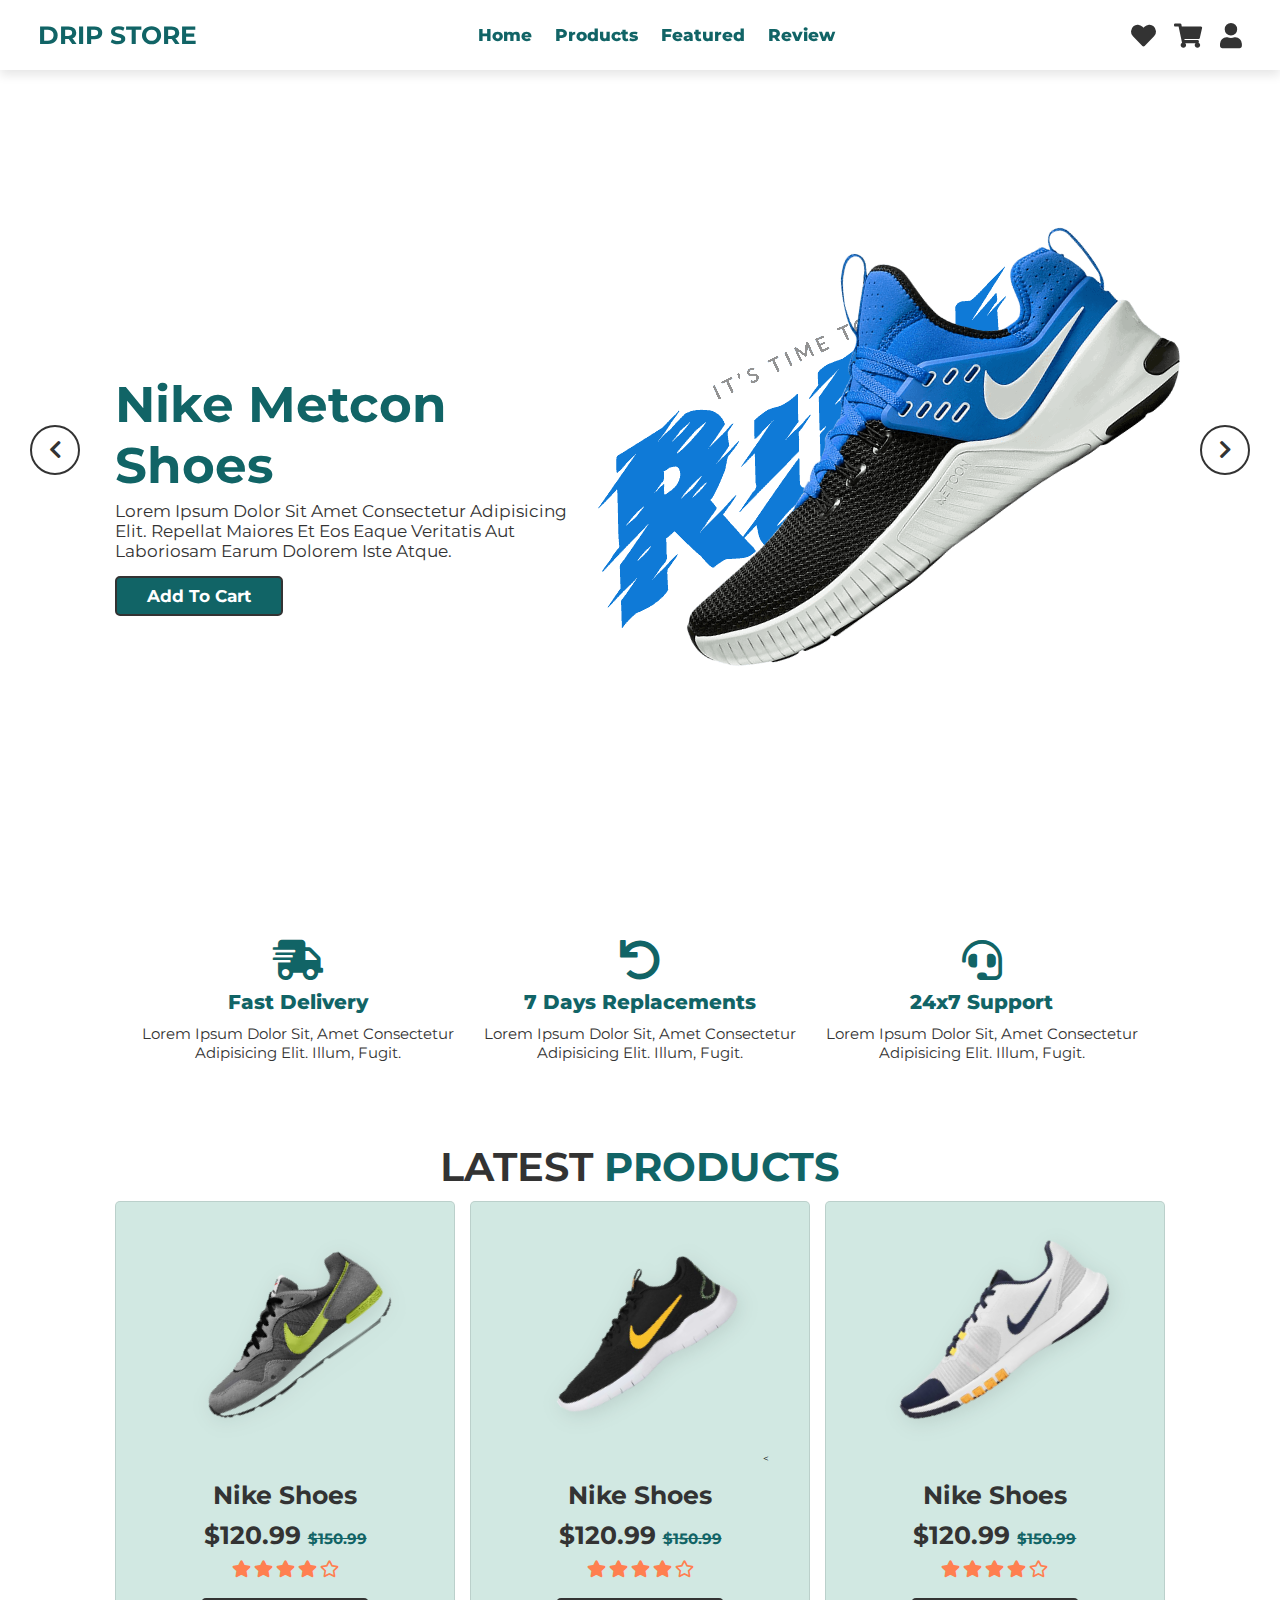
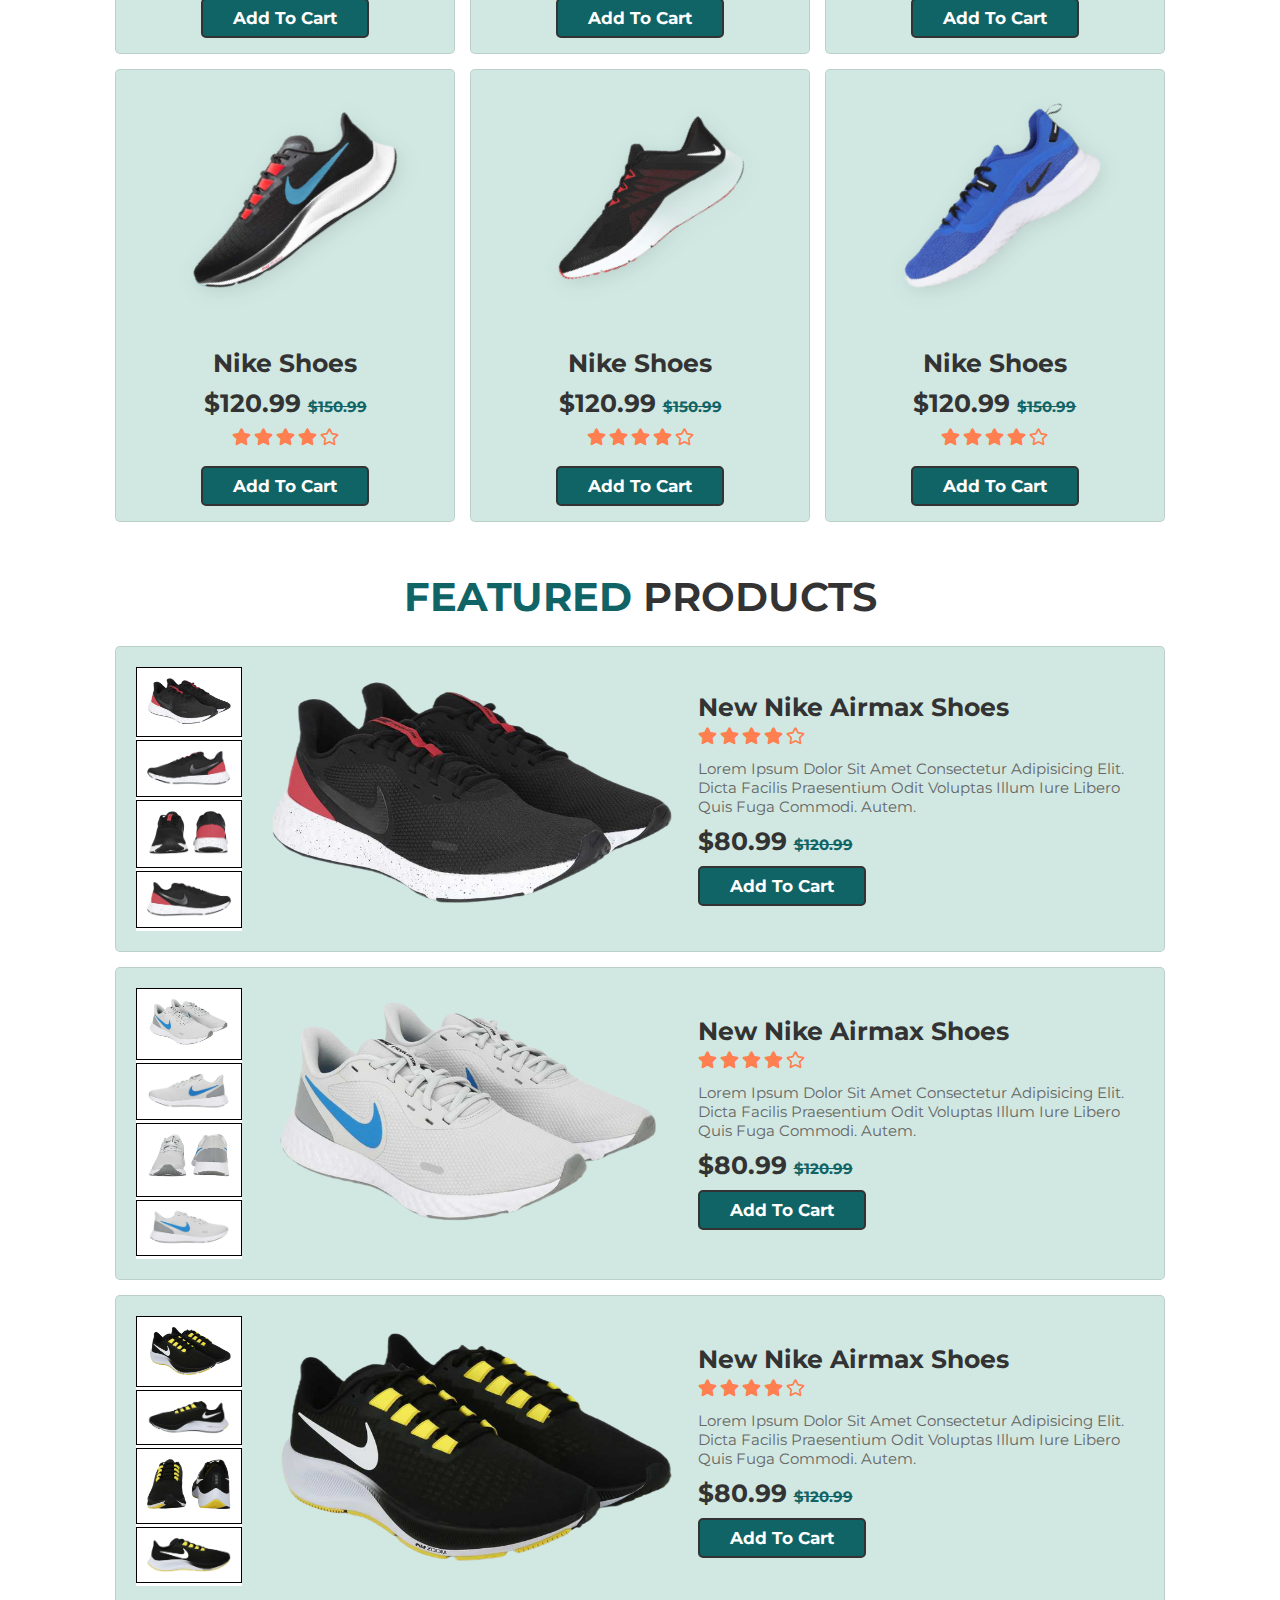
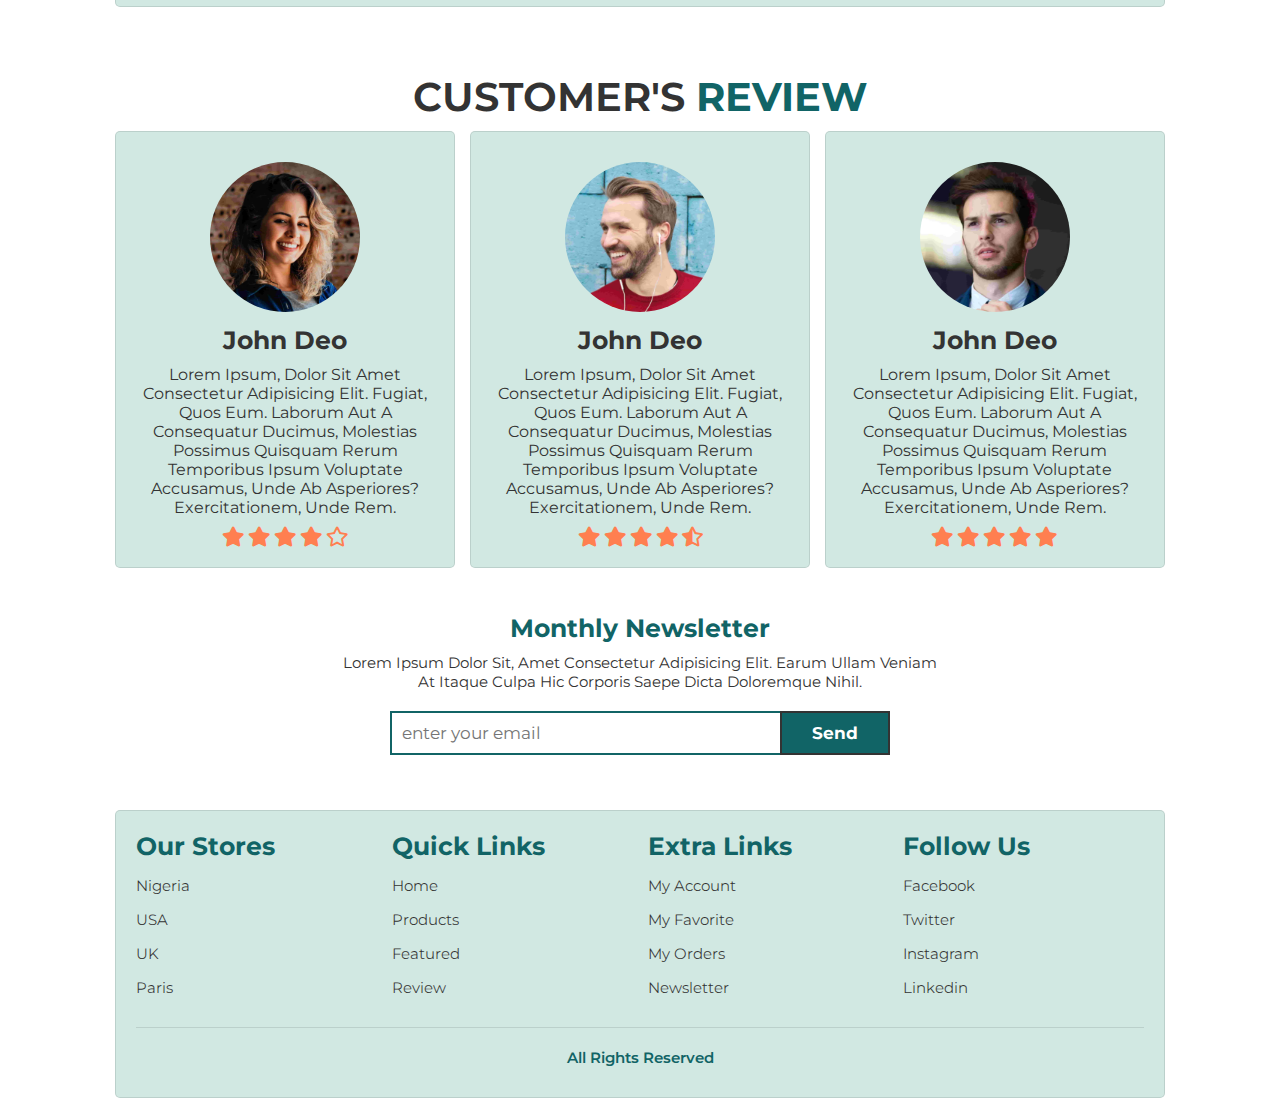
==== E-commerce website/index.html @ cb5f5dc7 "Add files via upload" ====
<!DOCTYPE html>
<html lang="en">
<head>
    <meta charset="UTF-8">
    <meta name="viewport" content="width=device-width, initial-scale=1.0">
    <title>complete responsive ecommerce website design tutorial</title>
    <link rel="stylesheet" href="https://cdnjs.cloudflare.com/ajax/libs/font-awesome/5.15.3/css/all.min.css">
    <link rel="stylesheet" href="css/all.css">
    <link rel="stylesheet" href="style.css">
</head>

<body>

<header>

    <div id="menu-bar" class="bx bxl-bars"></div>

    <a href="#" class="logo">DRIP STORE</a>

    <nav class="navbar">
        <a href="#home">home</a>
        <a href="#products">products</a>
        <a href="#featured">featured</a>
        <a href="#review">review</a>
    </nav>

    <div class="icons">
        <a href="#" class="fas fa-heart"></a>
        <a href="#" class="fas fa-shopping-cart"></a>
        <a href="#" class="fas fa-user"></a>
    </div>

</header>

<!-- header section ends -->

<!-- home section starts  -->

<section class="home" id="home">

    <div class="slide-container active">
        <div class="slide">
            <div class="content">
                <h3>nike metcon shoes</h3>
                <p>Lorem ipsum dolor sit amet consectetur adipisicing elit. Repellat maiores et eos eaque veritatis aut laboriosam earum dolorem iste atque.</p>
                <a href="#" class="btn">add to cart</a>
            </div>
            <div class="image">
                <img src="images/home-shoe-2.png" class="shoe" alt="">
                <img src="images/home-text-2.png" class="text" alt="">
            </div>
        </div>
    </div>

    <div class="slide-container">
        <div class="slide">
            <div class="content">
                <h3>Orange Smart-band</h3>
                <p>Lorem ipsum dolor sit amet consectetur adipisicing elit. Repellat maiores et eos eaque veritatis aut laboriosam earum dolorem iste atque.</p>
                <a href="#" class="btn">add to cart</a>
            </div>
            <div class="image">
                <img src="images/smart-band.png" class="shoe" alt="">
            </div>
        </div>
    </div>

    <div class="slide-container">
        <div class="slide">
            <div class="content three">
                <h3>nike metcon shoes</h3>
                <p>Lorem ipsum dolor sit amet consectetur adipisicing elit. Repellat maiores et eos eaque veritatis aut laboriosam earum dolorem iste atque.</p>
                <a href="#" class="btn">add to cart</a>
            </div>
            <div class="image">
                <img src="images/product-3.png" class="shoe" alt="">
            </div>
        </div>
    </div>

    <div id="prev" class="fas fa-chevron-left" onclick="prev()"></div>
    <div id="next" class="fas fa-chevron-right" onclick="next()"></div>

</section>

<!-- home section ends -->

<!-- service section starts  -->

<section class="service">

    <div class="box-container">

        <div class="box">
            <i class="fas fa-shipping-fast"></i>
            <h3>Fast delivery</h3>
            <p>Lorem ipsum dolor sit, amet consectetur adipisicing elit. Illum, fugit.</p>
        </div>

        <div class="box">
            <i class="fas fa-undo"></i>
            <h3>7 days replacements</h3>
            <p>Lorem ipsum dolor sit, amet consectetur adipisicing elit. Illum, fugit.</p>
        </div>

        <div class="box">
            <i class="fas fa-headset"></i>
            <h3>24x7 support</h3>
            <p>Lorem ipsum dolor sit, amet consectetur adipisicing elit. Illum, fugit.</p>
        </div>

    </div>

</section>



<section class="products" id="products">

    <h1 class="heading"> Latest <span>Products</span> </h1>

    <div class="box-container">

        <div class="box">
            <div class="icons">
                <a href="#" class="fas fa-heart"></a>
                <a href="#" class="fas fa-share"></a>
                <a href="#" class="fas fa-eye"></a>
            </div>
            <img src="images/product-1.png" alt="">
            <div class="content">
                <h3>nike shoes</h3>
                <div class="price">$120.99 <span>$150.99</span></div>
                <div class="stars">
                    <i class="fas fa-star"></i>
                    <i class="fas fa-star"></i>
                    <i class="fas fa-star"></i>
                    <i class="fas fa-star"></i>
                    <i class="far fa-star"></i>
                </div>
                <a href="#" class="btn">add to cart</a>
            </div>
        </div>

        <div class="box">
            <div class="icons">
                <a href="#" class="fas fa-heart"></a>
                <a href="#" class="fas fa-share"></a>
                <a href="#" class="fas fa-eye"></a>
            </div>
            <img src="images/product-2.png" alt="">
            <<div class="content">
                <h3>nike shoes</h3>
                <div class="price">$120.99 <span>$150.99</span></div>
                <div class="stars">
                    <i class="fas fa-star"></i>
                    <i class="fas fa-star"></i>
                    <i class="fas fa-star"></i>
                    <i class="fas fa-star"></i>
                    <i class="far fa-star"></i>
                </div>
                <a href="#" class="btn">add to cart</a>
            </div>
        </div>

        <div class="box">
            <div class="icons">
                <a href="#" class="fas fa-heart"></a>
                <a href="#" class="fas fa-share"></a>
                <a href="#" class="fas fa-eye"></a>
            </div>
            <img src="images/product-3.png" alt="">
            <div class="content">
                <h3>nike shoes</h3>
                <div class="price">$120.99 <span>$150.99</span></div>
                <div class="stars">
                    <i class="fas fa-star"></i>
                    <i class="fas fa-star"></i>
                    <i class="fas fa-star"></i>
                    <i class="fas fa-star"></i>
                    <i class="far fa-star"></i>
                </div>
                <a href="#" class="btn">add to cart</a>
            </div>
        </div>

        <div class="box">
            <div class="icons">
                <a href="#" class="fas fa-heart"></a>
                <a href="#" class="fas fa-share"></a>
                <a href="#" class="fas fa-eye"></a>
            </div>
            <img src="images/product-4.png" alt="">
            <div class="content">
                <h3>nike shoes</h3>
                <div class="price">$120.99 <span>$150.99</span></div>
                <div class="stars">
                    <i class="fas fa-star"></i>
                    <i class="fas fa-star"></i>
                    <i class="fas fa-star"></i>
                    <i class="fas fa-star"></i>
                    <i class="far fa-star"></i>
                </div>
                <a href="#" class="btn">add to cart</a>
            </div>
        </div>

        <div class="box">
            <div class="icons">
                <a href="#" class="fas fa-heart"></a>
                <a href="#" class="fas fa-share"></a>
                <a href="#" class="fas fa-eye"></a>
            </div>
            <img src="images/product-5.png" alt="">
            <div class="content">
                <h3>nike shoes</h3>
                <div class="price">$120.99 <span>$150.99</span></div>
                <div class="stars">
                    <i class="fas fa-star"></i>
                    <i class="fas fa-star"></i>
                    <i class="fas fa-star"></i>
                    <i class="fas fa-star"></i>
                    <i class="far fa-star"></i>
                </div>
                <a href="#" class="btn">add to cart</a>
            </div>
        </div>

        <div class="box">
            <div class="icons">
                <a href="#" class="fas fa-heart"></a>
                <a href="#" class="fas fa-share"></a>
                <a href="#" class="fas fa-eye"></a>
            </div>
            <img src="images/product-6.png" alt="">
            <div class="content">
                <h3>nike shoes</h3>
                <div class="price">$120.99 <span>$150.99</span></div>
                <div class="stars">
                    <i class="fas fa-star"></i>
                    <i class="fas fa-star"></i>
                    <i class="fas fa-star"></i>
                    <i class="fas fa-star"></i>
                    <i class="far fa-star"></i>
                </div>
                <a href="#" class="btn">add to cart</a>
            </div>
        </div>

    </div>

</section>

<!-- products section ends -->

<!-- featured section starts  -->

<section class="featured" id="featured">

    <h1 class="heading"> <span>featured</span> products </h1>

    <div class="row">
        <div class="image-container">
            <div class="small-image">
                <img src="images/f-img-1.1.png" class="featured-image-1" alt="">
                <img src="images/f-img-1.2.png" class="featured-image-1" alt="">
                <img src="images/f-img-1.3.png" class="featured-image-1" alt="">
                <img src="images/f-img-1.4.png" class="featured-image-1" alt="">
            </div>
            <div class="big-image">
                <img src="images/f-img-1.1.png" class="big-image-1" alt="">
            </div>
        </div>
        <div class="content">
            <h3>new nike airmax shoes</h3>
            <div class="stars">
                <i class="fas fa-star"></i>
                <i class="fas fa-star"></i>
                <i class="fas fa-star"></i>
                <i class="fas fa-star"></i>
                <i class="far fa-star"></i>
            </div>
            <p>Lorem ipsum dolor sit amet consectetur adipisicing elit. Dicta facilis praesentium odit voluptas illum iure libero quis fuga commodi. Autem.</p>
            <div class="price">$80.99 <span>$120.99</span></div>
            <a href="#" class="btn">add to cart</a>
        </div>
    </div>

    <div class="row">
        <div class="image-container">
            <div class="small-image">
                <img src="images/f-img-2.1.png" class="featured-image-2" alt="">
                <img src="images/f-img-2.2.png" class="featured-image-2" alt="">
                <img src="images/f-img-2.3.png" class="featured-image-2" alt="">
                <img src="images/f-img-2.4.png" class="featured-image-2" alt="">
            </div>
            <div class="big-image">
                <img src="images/f-img-2.1.png" class="big-image-2" alt="">
            </div>
        </div>
        <div class="content">
            <h3>new nike airmax shoes</h3>
            <div class="stars">
                <i class="fas fa-star"></i>
                <i class="fas fa-star"></i>
                <i class="fas fa-star"></i>
                <i class="fas fa-star"></i>
                <i class="far fa-star"></i>
            </div>
            <p>Lorem ipsum dolor sit amet consectetur adipisicing elit. Dicta facilis praesentium odit voluptas illum iure libero quis fuga commodi. Autem.</p>
            <div class="price">$80.99 <span>$120.99</span></div>
            <a href="#" class="btn">add to cart</a>
        </div>
    </div>

    <div class="row">
        <div class="image-container">
            <div class="small-image">
                <img src="images/f-img-3.1.png" class="featured-image-3" alt="">
                <img src="images/f-img-3.2.png" class="featured-image-3" alt="">
                <img src="images/f-img-3.3.png" class="featured-image-3" alt="">
                <img src="images/f-img-3.4.png" class="featured-image-3" alt="">
            </div>
            <div class="big-image">
                <img src="images/f-img-3.1.png" class="big-image-3" alt="">
            </div>
        </div>
        <div class="content">
            <h3>new nike airmax shoes</h3>
            <div class="stars">
                <i class="fas fa-star"></i>
                <i class="fas fa-star"></i>
                <i class="fas fa-star"></i>
                <i class="fas fa-star"></i>
                <i class="far fa-star"></i>
            </div>
            <p>Lorem ipsum dolor sit amet consectetur adipisicing elit. Dicta facilis praesentium odit voluptas illum iure libero quis fuga commodi. Autem.</p>
            <div class="price">$80.99 <span>$120.99</span></div>
            <a href="#" class="btn">add to cart</a>
        </div>
    </div>

</section>

<!-- featured section ends -->

<!-- review section starts  -->

<section class="review" id="review">

    <h1 class="heading"> customer's <span>review</span> </h1>

    <div class="box-container">

        <div class="box">
            <img src="images/pic1.png" alt="">
            <h3>john deo</h3>
            <p>Lorem ipsum, dolor sit amet consectetur adipisicing elit. Fugiat, quos eum. Laborum aut a consequatur ducimus, molestias possimus quisquam rerum temporibus ipsum voluptate accusamus, unde ab asperiores? Exercitationem, unde rem.</p>
            <div class="stars">
                <i class="fas fa-star"></i>
                <i class="fas fa-star"></i>
                <i class="fas fa-star"></i>
                <i class="fas fa-star"></i>
                <i class="far fa-star"></i>
            </div>
        </div>

        <div class="box">
            <img src="images/pic2.png" alt="">
            <h3>john deo</h3>
            <p>Lorem ipsum, dolor sit amet consectetur adipisicing elit. Fugiat, quos eum. Laborum aut a consequatur ducimus, molestias possimus quisquam rerum temporibus ipsum voluptate accusamus, unde ab asperiores? Exercitationem, unde rem.</p>
            <div class="stars">
                <i class="fas fa-star"></i>
                <i class="fas fa-star"></i>
                <i class="fas fa-star"></i>
                <i class="fas fa-star"></i>
                <i class="fas fa-star-half-alt"></i>
            </div>
        </div>

        <div class="box">
            <img src="images/pic3.png" alt="">
            <h3>john deo</h3>
            <p>Lorem ipsum, dolor sit amet consectetur adipisicing elit. Fugiat, quos eum. Laborum aut a consequatur ducimus, molestias possimus quisquam rerum temporibus ipsum voluptate accusamus, unde ab asperiores? Exercitationem, unde rem.</p>
            <div class="stars">
                <i class="fas fa-star"></i>
                <i class="fas fa-star"></i>
                <i class="fas fa-star"></i>
                <i class="fas fa-star"></i>
                <i class="fas fa-star"></i>
            </div>
        </div>

    </div>

</section>

<!-- review section ends -->

<!-- newsletter section starts  -->

<section class="newsletter">

    <div class="content">
        <h3>monthly newsletter</h3>
        <p>Lorem ipsum dolor sit, amet consectetur adipisicing elit. Earum ullam veniam at itaque culpa hic corporis saepe dicta doloremque nihil.</p>
        <form action="">
            <input type="email" placeholder="enter your email" class="box">
            <input type="submit" value="send" class="btn">
        </form>
    </div>

</section>

<!-- newsletter section ends -->

<!-- footer section  -->

<section class="footer">

    <div class="box-container">

        <div class="box">
            <h3>our stores</h3>
            <a href="#">Nigeria</a>
            <a href="#">USA</a>
            <a href="#">UK</a>
            <a href="#">paris</a>
        </div>

        <div class="box">
            <h3>quick links</h3>
            <a href="#">home</a>
            <a href="#">products</a>
            <a href="#">featured</a>
            <a href="#">review</a>
        </div>

        <div class="box">
            <h3>extra links</h3>
            <a href="#">my account</a>
            <a href="#">my favorite</a>
            <a href="#">my orders</a>
            <a href="#">newsletter</a>
        </div>

        <div class="box">
            <h3>follow us</h3>
            <a href="#">facebook</a>
            <a href="#">twitter</a>
            <a href="#">instagram</a>
            <a href="#">linkedin</a>
        </div>

        <div class="credit">all rights reserved</div>

    </div>

</section>

<script src="script.js"></script>
    
</body>
</html>
---- E-commerce website/style.css ----
@import url("https://fonts.googleapis.com/css2?family=Montserrat:wght@500;600;700&display=swap");

:root {
  --primary: #e9dcc9;
  --black: #333;
  --blue: #d1e8e2;
  --orange: #ff7f50;
  --green: #116466;
}

* {
  font-family: "Montserrat", sans-serif;
  margin: 0;
  padding: 0;
  box-sizing: border-box;
  outline: none;
  border: none;
  text-decoration: none;
  text-transform: capitalize;
  transition: all 0.2s linear;
}

html {
  font-size: 62.5%;
  overflow-x: hidden;
  scroll-padding-top: 6rem;
  scroll-behavior: smooth;
}

section {
  padding: 2rem 9%;
  background-color: #fff;
}

.heading {
  text-align: center;
  text-transform: uppercase;
  font-size: 4rem;
  color: var(--black);
  padding: 1rem;
  font-family: "Montserrat";
  font-weight: 650;
}

.heading span {
  text-transform: uppercase;
  color: var(--green);
  font-weight: 700;
}

.btn {
  display: inline-block;
  margin-top: 1rem;
  border-radius: 0.5rem;
  border: 0.2rem solid var(--black);
  font-weight: bolder;
  font-size: 1.7rem;
  color: var(--black);
  cursor: pointer;
  background: var(--green);
  color: #fff;
  padding: 0.8rem 3rem;
}

.btn:hover {
  background: var(--green);
  color: #fff;
}

header {
  position: fixed;
  top: 0;
  left: 0;
  right: 0;
  z-index: 1000;
  background: #fff;
  padding: 2rem 3%;
  display: flex;
  align-items: center;
  justify-content: space-between;
  box-shadow: 0 0.5rem 1rem rgba(0, 0, 0, 0.1);
}

header .logo {
  font-size: 2.5rem;
  color: var(--green);
  font-weight: 700;
}

header .navbar a {
  font-size: 1.7rem;
  color: #116466;
  margin: 0 1rem;
  font-weight: 800;
}

header .navbar a:hover {
  color: var(--black);
}

header .icons a {
  font-size: 2.5rem;
  color: var(--black);
  margin-left: 1.5rem;
}

header .icons a:hover {
  color: var(--green);
}

#menu-bar {
  font-size: 1rem;
  padding: 0.5rem 1.5rem;
  border: 0.1rem solid var(--black);
  color: #116466;
  border-radius: 0.1rem;
  background-color: var(--green);
  cursor: pointer;
  display: none;
}

.home {
  padding: 0;
  position: relative;
}

.home .slide-container .slide {
  min-height: 100vh;
  display: flex;
  align-items: center;
  flex-wrap: wrap;
  gap: 1.5rem;
  padding: 0 9%;
  padding-top: 9rem;
}

.home .slide-container .slide .content {
  flex: 1 1 40rem;
  animation: slideContent 0.5s linear 1s backwards;
}

@keyframes slideContent {
  0% {
    opacity: 0;
    transform: translateX(-10rem);
  }
}

.home .slide-container .slide .image {
  flex: 1 1 50rem;
  padding-bottom: 15rem;
  position: relative;
  z-index: 0;
}

.home .slide-container .slide .image .shoe {
  width: 100%;
  transform: rotate(-35deg);
  animation: shoe 0.3s linear;
}

@keyframes shoe {
  0% {
    transform: rotate(0deg) scale(0.5);
  }
}

.home .slide-container .slide .image .text {
  position: absolute;
  top: 0;
  left: 0;
  z-index: -1;
  animation: shoeText 0.5s linear 0.5s backwards;
}

@keyframes shoeText {
  0% {
    opacity: 0;
    top: -10rem;
  }
}

.home .slide-container .slide .content h3 {
  font-size: 5rem;
  color: var(--green);
  font-weight: 700;
  font-family: "Montserrat";
}

.home .slide-container .slide .content p {
  font-size: 1.7rem;
  color: var(--black);
  padding: 0.5rem 0;
}

.home .slide-container:nth-child(1) .slide {
  background: url(../images/home-bg-2.jpg) no-repeat;
  background-size: cover;
  background-position: center;
}

.home .slide-container:nth-child(2) .slide {
  background: url(../images/home-bg-3.jpg) no-repeat;
  background-size: cover;
  background-position: center;
}

.home .slide-container:nth-child(3) .slide {
  background: url(../images/home-bg-2.jpg) no-repeat;
  background-size: cover;
  background-position: center;
}

.home .slide-container {
  display: none;
}

.home .slide-container.active {
  display: block;
}

.home #prev,
.home #next {
  position: absolute;
  top: 50%;
  transform: translateY(-50%);
  border-radius: 50%;
  z-index: 100;
  height: 5rem;
  width: 5rem;
  line-height: 4.5rem;
  font-size: 2rem;
  color: var(--black);
  border: 0.2rem solid var(--black);
  cursor: pointer;
  text-align: center;
}

.home #prev:hover,
.home #next:hover {
  color: #fff;
  background: var(--green);
}

.home #prev {
  left: 3rem;
}

.home #next {
  right: 3rem;
}

.service .box-container {
  display: flex;
  flex-wrap: wrap;
  gap: 1.5rem;
  border-radius: 0.5rem;
  padding: 2rem;
}

.service .box-container .box {
  text-align: center;
  flex: 1 1 30rem;
}

.service .box-container .box i {
  font-size: 4rem;
  color: var(--green);
}

.service .box-container .box h3 {
  font-size: 2rem;
  color: var(--green);
  padding-top: 1rem;
  font-weight: 800;
}

.service .box-container .box p {
  font-size: 1.5rem;
  color: var(--black);
  padding: 1rem 0;
}

.products .box-container {
  display: flex;
  flex-wrap: wrap;
  gap: 1.5rem;
}

.products .box-container .box {
  border: 0.1rem solid rgba(0, 0, 0, 0.1);
  border-radius: 0.5rem;
  text-align: center;
  position: relative;
  overflow: hidden;
  background-color: var(--blue);
  flex: 1 1 30rem;
}

.products .box-container .box .content {
  padding: 1.5rem;
}

.products .box-container .box img {
  height: 10rem;
  transform: rotate(-35deg);
  filter: drop-shadow(0 0.5rem 1rem rgba(0, 0, 0, 0.1));
  margin: 8rem 2rem;
}

.products .box-container .box:hover img {
  transform: rotate(-35deg) scale(1.2);
}

.products .box-container .box .icons {
  display: flex;
  flex-flow: column;
  position: absolute;
  top: 0.5rem;
  left: -10rem;
}

.products .box-container .box:hover .icons {
  left: 1rem;
}

.products .box-container .box .icons a {
  height: 4.5rem;
  width: 5rem;
  line-height: 4.5rem;
  font-size: 2rem;
  color: var(--black);
  border: 0.1rem solid var(--black);
  border-radius: 0.5rem;
  background: #fff;
  margin-top: 0.5rem;
}

.products .box-container .box .icons a:hover {
  background: var(--green);
  color: #fff;
}

.products .box-container .box .content h3 {
  color: var(--black);
  font-size: 2.5rem;
}

.products .box-container .box .content .price {
  color: var(--black);
  font-size: 2.5rem;
  font-weight: bolder;
  padding: 1rem 0;
}

.products .box-container .box .content .price span {
  color: var(--green);
  font-size: 1.5rem;
  text-decoration: line-through;
}

.products .box-container .box .content .stars {
  padding-bottom: 1rem;
}

.products .box-container .box .content .stars i {
  font-size: 1.7rem;
  color: var(--orange);
}

.featured .row {
  display: flex;
  flex-wrap: wrap;
  gap: 1.5rem;
  border: 0.1rem solid rgba(0, 0, 0, 0.1);
  border-radius: 0.5rem;
  background: #d1e8e2;
  padding: 2rem;
  align-items: center;
  margin: 1.5rem 0;
}

.featured .row .content {
  flex: 1 1 40rem;
}

.featured .row .image-container {
  display: flex;
  gap: 1.5rem;
  align-items: center;
  flex: 1 1 50rem;
}

.featured .row .image-container .small-image {
  width: 20%;
  background-color: #fff;
}

.featured .row .image-container .big-image {
  width: 80%;
  padding: 1rem;
}

.featured .row .image-container .small-image img {
  width: 100%;
  padding: 1rem;
  border: 0.125rem solid black;
  cursor: pointer;
}

.featured .row .image-container .small-image img:hover {
  background: rgb(243, 226, 194);
}

.featured .row .image-container .big-image img {
  width: 100%;
}

.featured .row .image-container .big-image img:hover {
  transform: scale(1.05);
}

.featured .row .content h3 {
  font-size: 2.5rem;
  color: var(--black);
}

.featured .row .content .stars i {
  font-size: 1.7rem;
  color: var(--orange);
  padding: 0.5rem 0;
}

.featured .row .content p {
  font-size: 1.5rem;
  color: #666;
  padding: 1rem 0;
}

.featured .row .content .price {
  font-size: 2.5rem;
  color: var(--black);
  font-weight: bolder;
}

.featured .row .content .price span {
  font-size: 1.5rem;
  color: var(--green);
  text-decoration: line-through;
}

.review .box-container {
  display: flex;
  flex-wrap: wrap;
  gap: 1.5rem;
}

.review .box-container .box {
  flex: 1 1 30rem;
  text-align: center;
  border: 0.1rem solid rgba(0, 0, 0, 0.1);
  border-radius: 0.5rem;
  background: var(--blue);
  padding: 2rem;
}

.review .box-container .box img {
  border-radius: 50%;
  object-fit: cover;
  height: 15rem;
  width: 15rem;
  margin: 1rem 0;
}

.review .box-container .box h3 {
  font-size: 2.5rem;
  color: var(--black);
}

.review .box-container .box p {
  font-size: 1.6rem;
  color: var(--black);
  padding: 1rem 0;
}

.review .box-container .box .stars i {
  color: var(--orange);
  font-size: 2rem;
}

.newsletter {
  padding-top: 0.5rem;
  padding-bottom: 0.5rem;
}

.newsletter .content {
  text-align: center;
  border-radius: 0.5rem;
  background: #fff;
  padding: 2rem;
}

.newsletter .content h3 {
  font-size: 2.5rem;
  color: var(--green);
  font-weight: 700;
}

.newsletter .content p {
  font-size: 1.5rem;
  color: var(--black);
  margin: 1rem auto;
  max-width: 60rem;
}

.newsletter .content form {
  margin: 1rem auto;
  max-width: 50rem;
  display: flex;
}

.newsletter .content form .box {
  width: 100%;
  font-size: 1.7rem;
  text-transform: none;
  color: #333;
  padding: 1rem;
  border: 0.2rem solid var(--green);
  border-right: none;
  margin-top: 1rem;
}

.newsletter .content form .btn {
  border-radius: 0;
  background-color: var(--green);
  color: white;
}

.footer .box-container {
  border: 0.1rem solid rgba(0, 0, 0, 0.1);
  border-radius: 0.5rem;
  background: var(--blue);
  padding: 2rem;
  display: flex;
  flex-wrap: wrap;
  gap: 1.5rem;
}

.footer .box-container .box {
  flex: 1 1 20rem;
}

.footer .box-container .box h3 {
  color: var(--green);
  font-size: 2.5rem;
  padding-bottom: 1.5rem;
}

.footer .box-container .box a {
  color: var(--black);
  font-size: 1.5rem;
  font-weight: 350;
  padding-bottom: 1.5rem;
  display: block;
}

.footer .box-container .box a:hover {
  color: var(--green);
  font-weight: 700;
}

.footer .box-container .credit {
  text-align: center;
  width: 100%;
  border-top: 0.1rem solid rgba(0, 0, 0, 0.1);
  font-size: 1.5rem;
  padding: 1rem;
  padding-top: 2rem;
  color: var(--green);
  font-weight: 600;
}

.footer .box-container .credit span {
  color: var(--orange);
}

/* media queries  */

@media (max-width: 991px) {
  html {
    font-size: 55%;
  }

  header {
    padding: 2rem;
  }

  section {
    padding: 2rem;
  }
}

@media (max-width: 768px) {
  #menu-bar {
    display: block;
  }

  header .navbar {
    position: absolute;
    top: 100%;
    left: -120%;
    width: 100%;
    background: #eee;
    border-top: 0.1rem solid rgba(0, 0, 0, 0.1);
  }

  header .navbar.active {
    left: 0;
  }

  header .navbar a {
    font-size: 2rem;
    background: #fff;
    border: 0.1rem solid var(--black);
    border-radius: 0.5rem;
    padding: 1.5rem;
    margin: 1.5rem;
    display: block;
    text-align: center;
  }

  .home .slide-container .slide .image .text {
    width: 60%;
  }

  .home #prev,
  .home #next {
    top: 85%;
  }
}

@media (max-width: 400px) {
  html {
    font-size: 50%;
  }

  .home .slide-container .slide .image {
    padding-bottom: 6rem;
  }

  .heading {
    font-size: 3rem;
  }
}
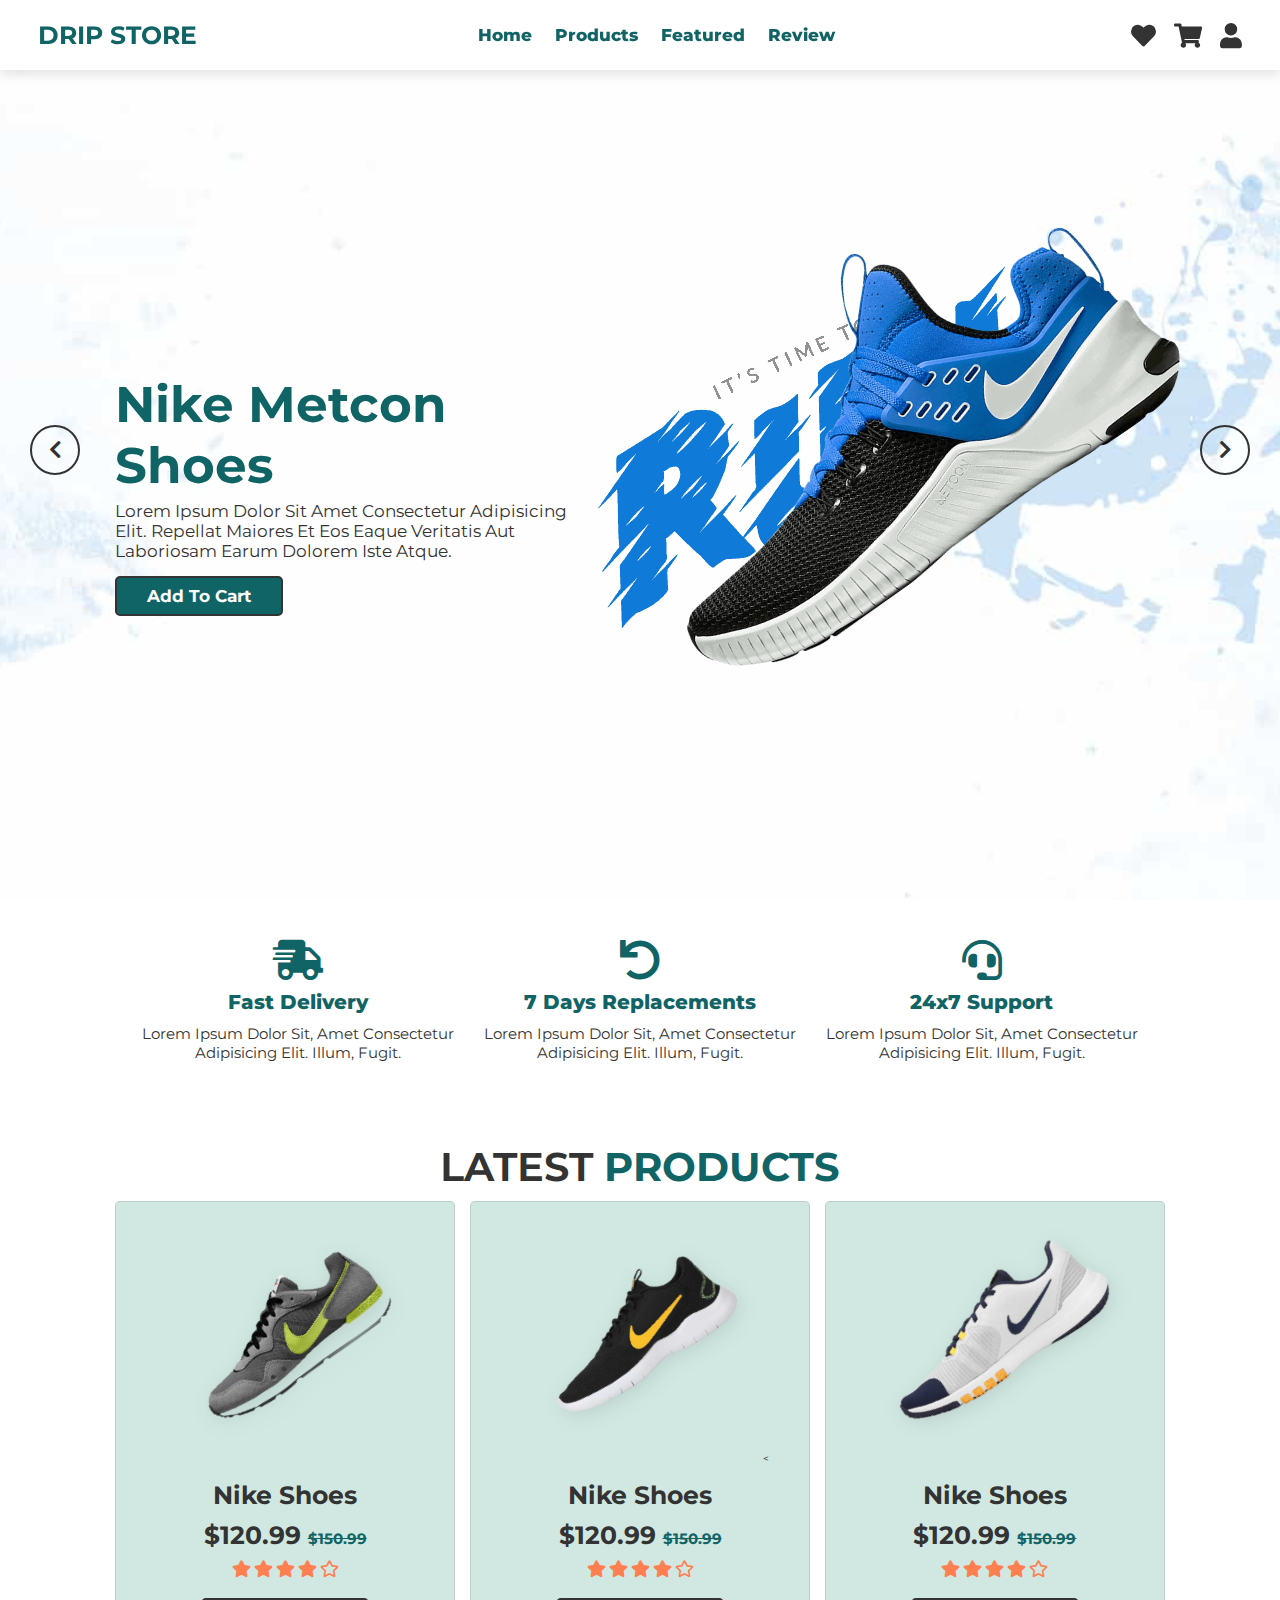
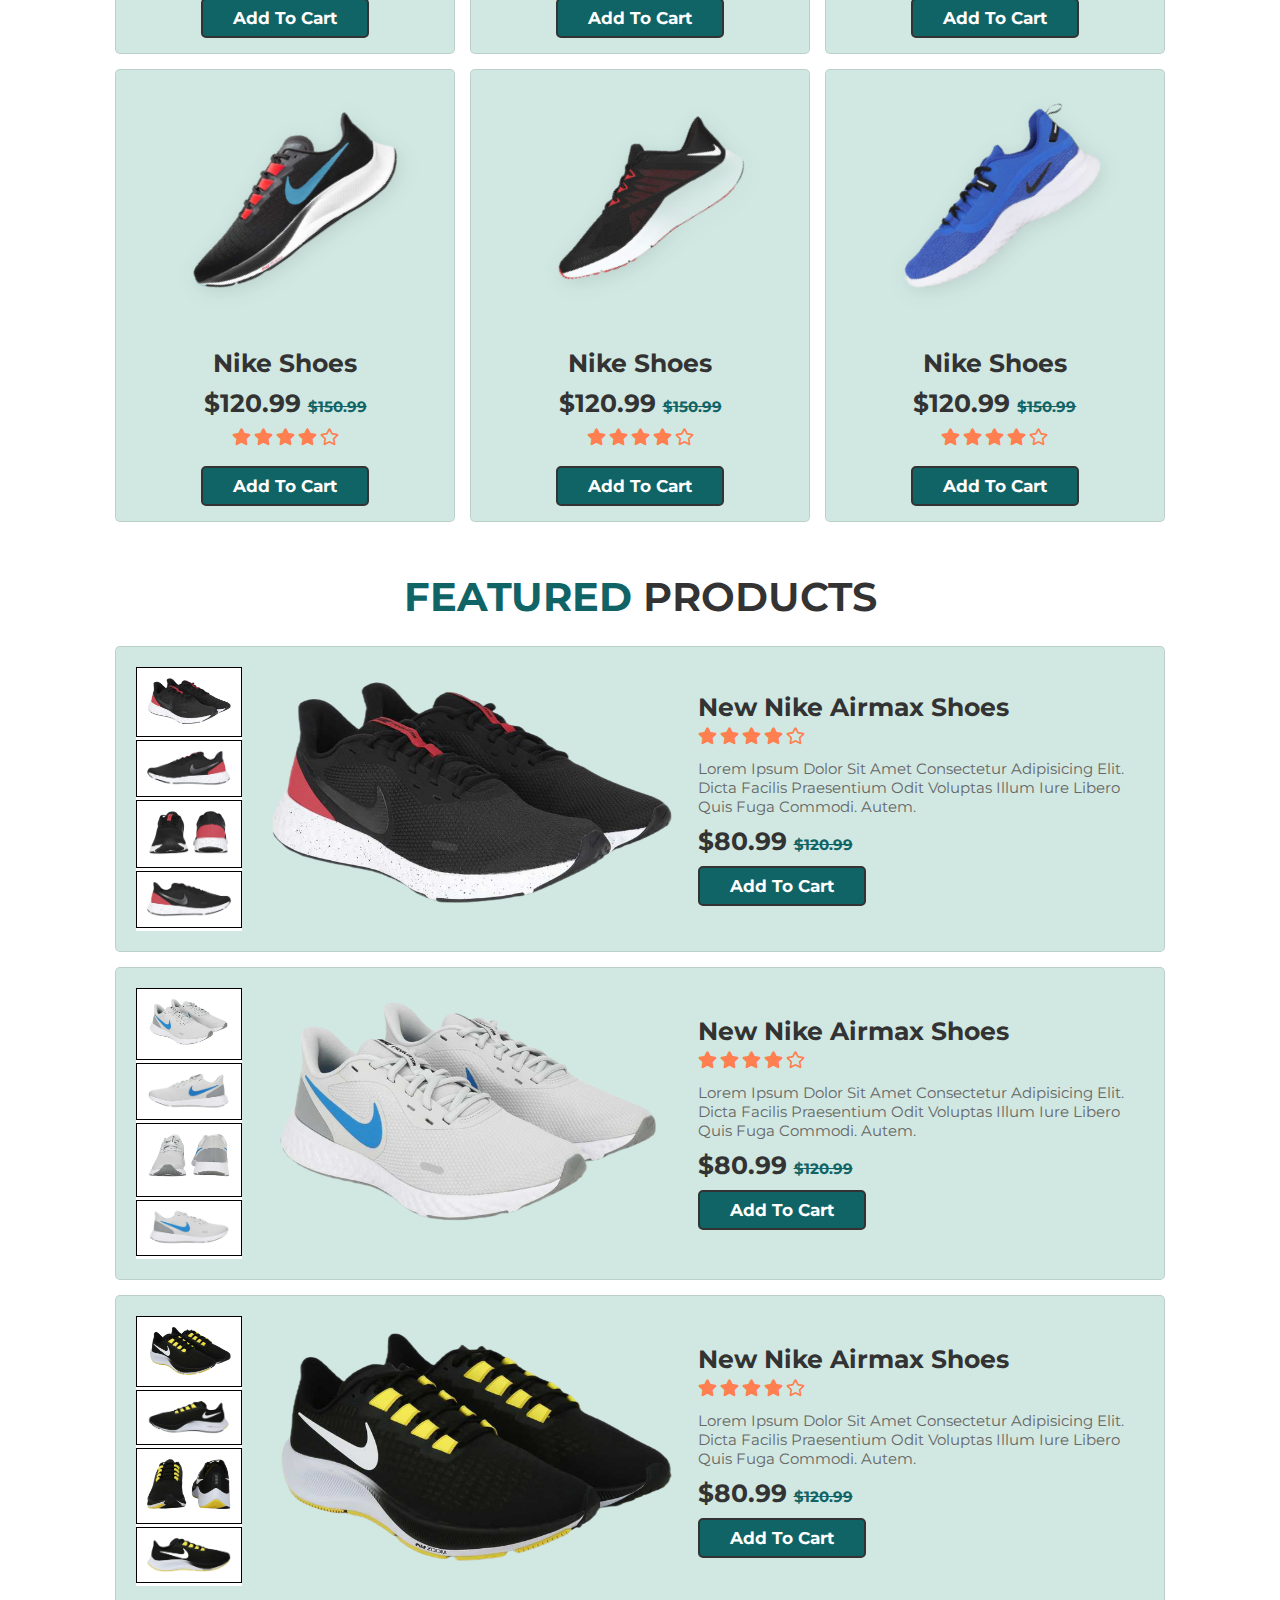
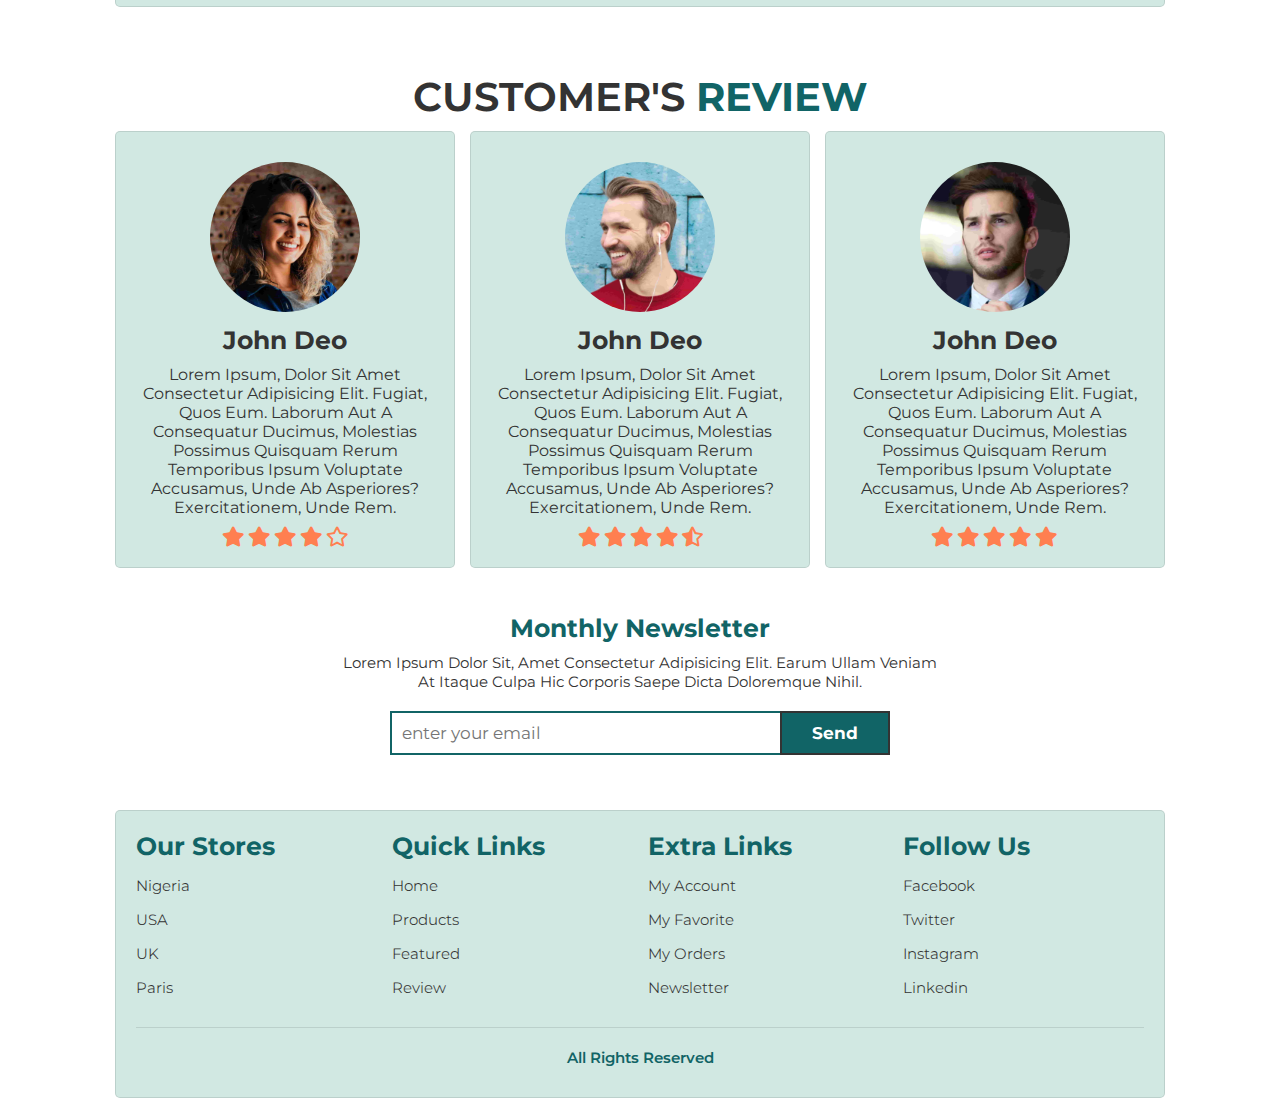
==== commit 73811609: "Update index.html" ====
--- a/E-commerce website/index.html
+++ b/E-commerce website/index.html
@@ -3,7 +3,7 @@
 <head>
     <meta charset="UTF-8">
     <meta name="viewport" content="width=device-width, initial-scale=1.0">
-    <title>complete responsive ecommerce website design tutorial</title>
+    <title>Drip Store</title>
     <link rel="stylesheet" href="https://cdnjs.cloudflare.com/ajax/libs/font-awesome/5.15.3/css/all.min.css">
     <link rel="stylesheet" href="css/all.css">
     <link rel="stylesheet" href="style.css">
@@ -461,4 +461,4 @@
 <script src="script.js"></script>
     
 </body>
-</html>+</html>
